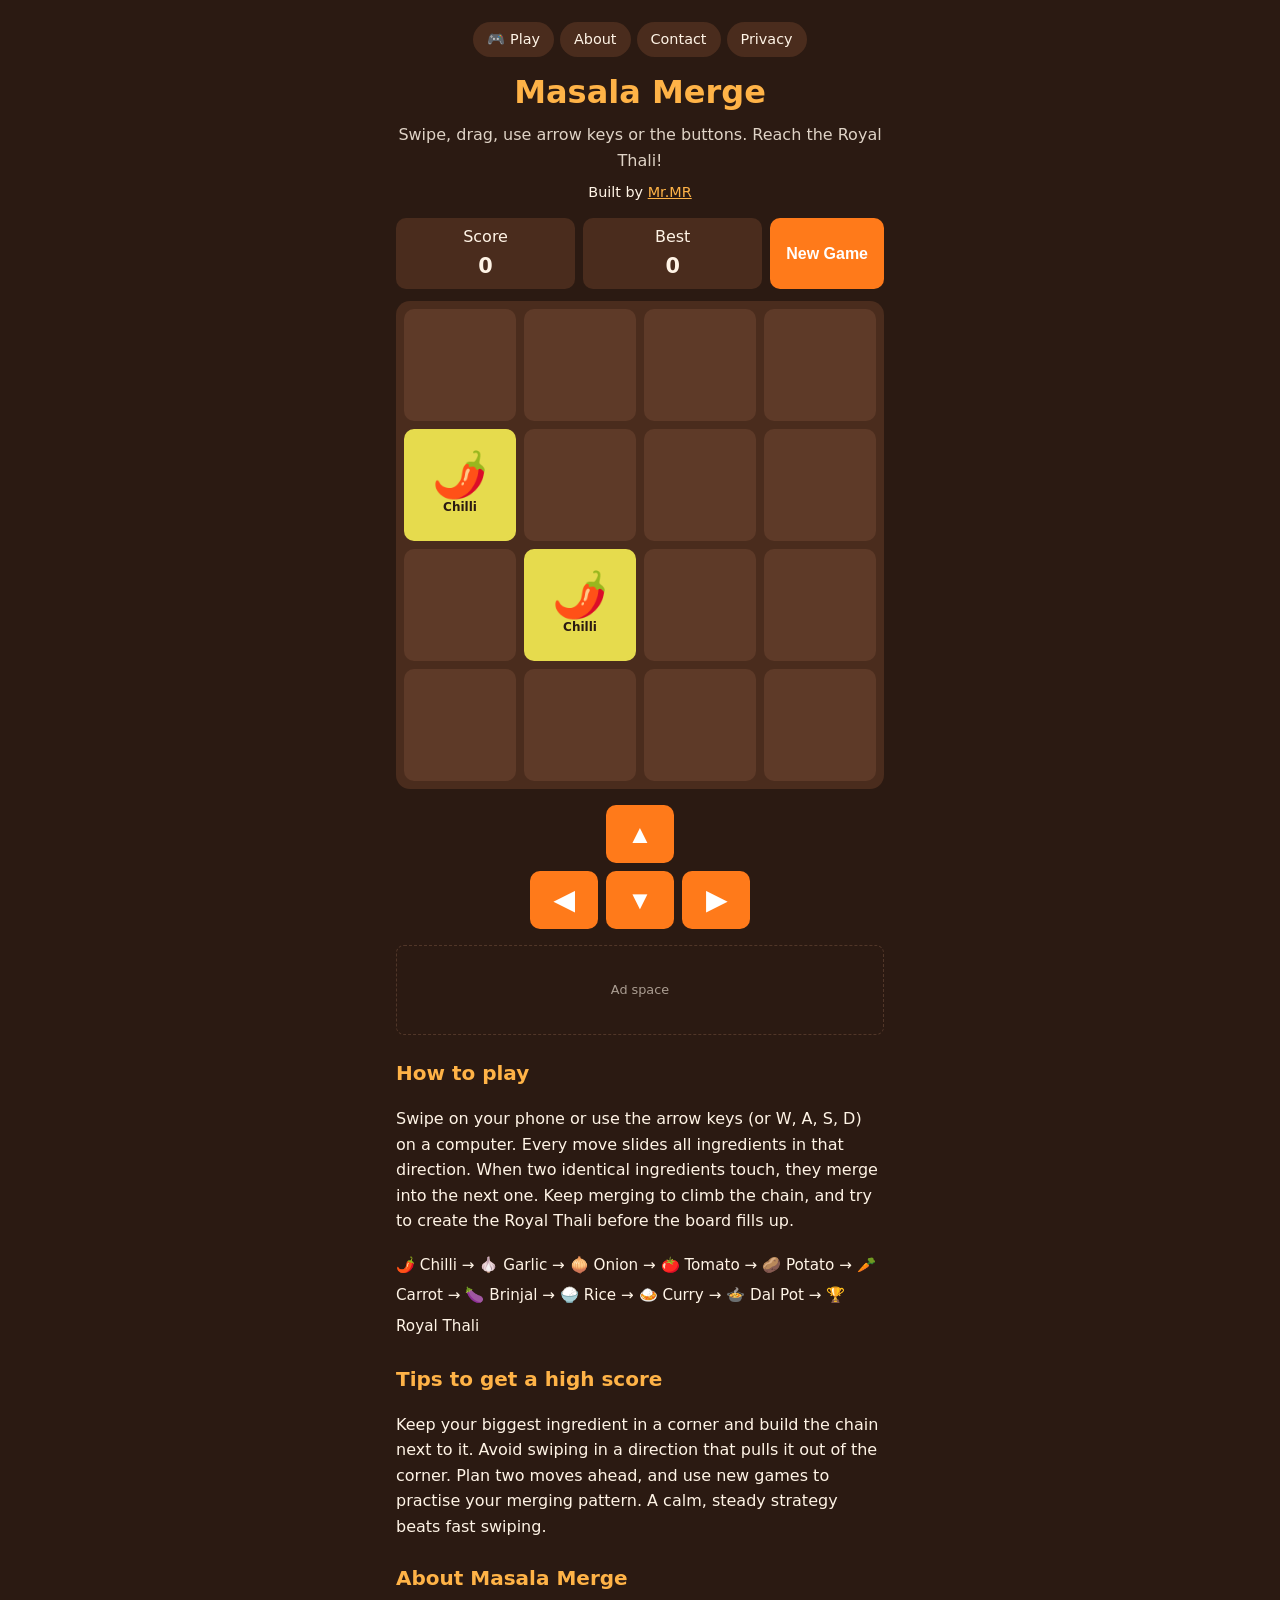
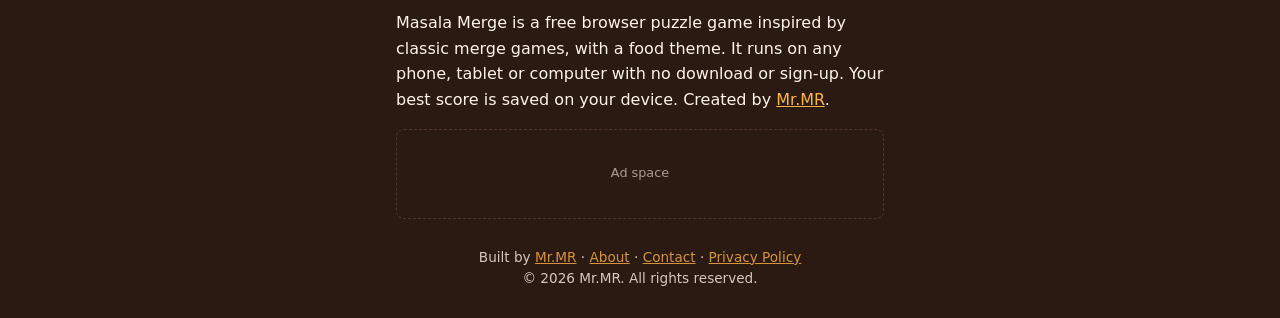
==== index.html @ 811e6b33 "Add files via upload" ====
<!DOCTYPE html>
<html lang="en">
<head>
<meta charset="utf-8">
<meta name="viewport" content="width=device-width, initial-scale=1, viewport-fit=cover">
<title>Masala Merge – Free Online Indian Food Merge Puzzle Game</title>
<meta name="description" content="Masala Merge is a free merge puzzle. Swipe to combine chillies, garlic, onions and more all the way up to the Royal Thali. Play instantly on phone or PC.">
<!-- AFTER ADSENSE APPROVAL: uncomment and replace ca-pub-XXXXXXXXXXXXXXXX with your publisher ID
<script async src="https://pagead2.googlesyndication.com/pagead/js/adsbygoogle.js?client=ca-pub-XXXXXXXXXXXXXXXX" crossorigin="anonymous"></script> -->
<meta name="author" content="Mr.MR">
<link rel="stylesheet" href="style.css">
<style>
*{box-sizing:border-box}
body{margin:0;font-family:system-ui,sans-serif;background:#2b1a12;color:#fff4e6;line-height:1.6}
main{max-width:520px;margin:0 auto;padding:16px}
h1{margin:8px 0 4px;font-size:2rem;text-align:center;color:#ffb347}
.sub{text-align:center;margin:0 0 14px;opacity:.85}
.bar{display:flex;gap:8px;margin-bottom:12px}
.box{flex:1;background:#4a2c1d;border-radius:10px;padding:6px 10px;text-align:center}
.box b{display:block;font-size:1.3rem}
button{background:#ff7a1a;color:#fff;border:0;border-radius:10px;padding:10px 16px;font-size:1rem;font-weight:700;cursor:pointer}
#wrap{position:relative}
#board{display:grid;grid-template-columns:repeat(4,1fr);gap:8px;background:#4a2c1d;padding:8px;border-radius:14px;touch-action:none;user-select:none}
.t{aspect-ratio:1;border-radius:10px;display:flex;flex-direction:column;align-items:center;justify-content:center;background:#5e3a28;color:#2b1a12;font-weight:700}
.t span{font-size:clamp(1.8rem,9vw,2.8rem);line-height:1}
.t small{font-size:clamp(.55rem,2.6vw,.75rem)}
.e{background:#5e3a28}
.n{animation:pop .18s ease-out}
@keyframes pop{from{transform:scale(.4)}to{transform:scale(1)}}
#ov{display:none;position:absolute;inset:0;background:rgba(43,26,18,.9);border-radius:14px;flex-direction:column;align-items:center;justify-content:center;text-align:center;padding:16px;gap:8px}
#ov h2{margin:0;font-size:1.8rem}
.pad{display:grid;grid-template-columns:repeat(3,68px);grid-template-rows:repeat(2,58px);gap:8px;justify-content:center;margin:16px 0}
.pad button{font-size:1.6rem;padding:0}
#bu{grid-column:2;grid-row:1}#bl{grid-column:1;grid-row:2}#bd{grid-column:2;grid-row:2}#br{grid-column:3;grid-row:2}
.ad{margin:14px 0;min-height:90px;border:1px dashed #6b4a38;border-radius:8px;display:flex;align-items:center;justify-content:center;font-size:.8rem;opacity:.6}
section{margin-top:22px}
h2.s{color:#ffb347;font-size:1.25rem}
#legend{font-size:.95rem;line-height:2}
footer{text-align:center;margin:28px 0 12px;font-size:.85rem;opacity:.8}
a{color:#ffb347}
</style>
</head>
<body>
<main>
<nav class="nav"><a href="index.html">🎮 Play</a><a href="about.html">About</a><a href="contact.html">Contact</a><a href="privacy.html">Privacy</a></nav>
<h1>Masala Merge</h1>
<p class="sub">Swipe, drag, use arrow keys or the buttons. Reach the Royal Thali!</p>
<p class="by">Built by <a href="https://mrmr-website.vercel.app/">Mr.MR</a></p>
<div class="bar">
<div class="box">Score<b id="sc">0</b></div>
<div class="box">Best<b id="bs">0</b></div>
<button id="nw">New Game</button>
</div>
<div id="wrap">
<div id="board"></div>
<div id="ov"><h2 id="ot"></h2><p id="om"></p><button id="ob"></button></div>
</div>
<div class="pad"><button id="bu" aria-label="Up">▲</button><button id="bl" aria-label="Left">◀</button><button id="bd" aria-label="Down">▼</button><button id="br" aria-label="Right">▶</button></div>
<!-- Ad slot 1: paste your AdSense ad unit code here after approval -->
<div class="ad">Ad space</div>

<section>
<h2 class="s">How to play</h2>
<p>Swipe on your phone or use the arrow keys (or W, A, S, D) on a computer. Every move slides all ingredients in that direction. When two identical ingredients touch, they merge into the next one. Keep merging to climb the chain, and try to create the Royal Thali before the board fills up.</p>
<div id="legend"></div>
</section>

<section>
<h2 class="s">Tips to get a high score</h2>
<p>Keep your biggest ingredient in a corner and build the chain next to it. Avoid swiping in a direction that pulls it out of the corner. Plan two moves ahead, and use new games to practise your merging pattern. A calm, steady strategy beats fast swiping.</p>
</section>

<section>
<h2 class="s">About Masala Merge</h2>
<p>Masala Merge is a free browser puzzle game inspired by classic merge games, with a food theme. It runs on any phone, tablet or computer with no download or sign-up. Your best score is saved on your device. Created by <a href="https://mrmr-website.vercel.app/">Mr.MR</a>.</p>
</section>

<!-- Ad slot 2 -->
<div class="ad">Ad space</div>
<footer>Built by <a href="https://mrmr-website.vercel.app/">Mr.MR</a> · <a href="about.html">About</a> · <a href="contact.html">Contact</a> · <a href="privacy.html">Privacy Policy</a><br>© 2026 Mr.MR. All rights reserved.</footer>
</main>
<script>
(function(){
const E=['','🌶️','🧄','🧅','🍅','🥔','🥕','🍆','🍚','🍛','🍲','🏆'];
const NM=['','Chilli','Garlic','Onion','Tomato','Potato','Carrot','Brinjal','Rice','Curry','Dal Pot','Royal Thali'];
let g,score,best=0,over,won,fresh,act;
try{best=+localStorage.getItem('mm_best')||0}catch(e){}
const $=id=>document.getElementById(id);
const pos=(d,l,i)=>d==0?l*4+i:d==1?l*4+3-i:d==2?i*4+l:(3-i)*4+l;
function add(){const e=[];g.forEach((v,i)=>{if(!v)e.push(i)});if(!e.length)return;fresh=e[Math.floor(Math.random()*e.length)];g[fresh]=Math.random()<.9?1:2}
function can(){for(let i=0;i<16;i++){if(!g[i])return true;if(i%4<3&&g[i]==g[i+1])return true;if(i<12&&g[i]==g[i+4])return true}return false}
function show(t,m,b,f){$('ot').textContent=t;$('om').textContent=m;$('ob').textContent=b;act=f;$('ov').style.display='flex'}
function draw(){
$('board').innerHTML=g.map((v,i)=>v?'<div class="t'+(i==fresh?' n':'')+'" style="background:hsl('+((30+v*26)%360)+' 75% '+(62-v*2)+'%)"><span>'+E[v]+'</span><small>'+NM[v]+'</small></div>':'<div class="t e"></div>').join('');
$('sc').textContent=score;$('bs').textContent=best}
function start(){g=Array(16).fill(0);score=0;over=won=false;fresh=-1;$('ov').style.display='none';add();add();draw()}
function move(d){
if(over)return;
let moved=false,gain=0;
for(let l=0;l<4;l++){
const ix=[0,1,2,3].map(i=>pos(d,l,i)),a=ix.map(i=>g[i]).filter(Boolean),o=[];
for(let i=0;i<a.length;i++){if(a[i]==a[i+1]){o.push(a[i]+1);gain+=Math.pow(2,a[i]+1);i++}else o.push(a[i])}
while(o.length<4)o.push(0);
ix.forEach((p,i)=>{if(g[p]!=o[i]){moved=true;g[p]=o[i]}})}
if(!moved)return;
score+=gain;add();
if(score>best){best=score;try{localStorage.setItem('mm_best',best)}catch(e){}}
draw();
if(!won&&g.indexOf(11)>-1){won=true;show('🏆 Royal Thali!','You did it! Keep going for a higher score?','Keep playing',()=>{$('ov').style.display='none'})}
else if(!can()){over=true;show('Board full!','Final score: '+score,'Play again',start)}}
const K={ArrowLeft:0,ArrowRight:1,ArrowUp:2,ArrowDown:3,a:0,d:1,w:2,s:3};
document.addEventListener('keydown',e=>{if(e.key in K){e.preventDefault();move(K[e.key])}});
let sx,sy,dn=false;const b=$('board');
b.addEventListener('pointerdown',e=>{sx=e.clientX;sy=e.clientY;dn=true});
window.addEventListener('pointerup',e=>{if(!dn)return;dn=false;const dx=e.clientX-sx,dy=e.clientY-sy;
if(Math.max(Math.abs(dx),Math.abs(dy))<24)return;
move(Math.abs(dx)>Math.abs(dy)?(dx>0?1:0):(dy>0?3:2))});
$('bl').onclick=()=>move(0);$('br').onclick=()=>move(1);$('bu').onclick=()=>move(2);$('bd').onclick=()=>move(3);
$('nw').onclick=start;$('ob').onclick=()=>act&&act();
$('legend').textContent='';
$('legend').innerHTML=E.slice(1).map((e,i)=>e+' '+NM[i+1]).join(' → ');
start()})();
</script>
</body>
</html>
---- style.css ----
*{box-sizing:border-box}
body{margin:0;font-family:system-ui,sans-serif;background:#2b1a12;color:#fff4e6;line-height:1.7}
a{color:#ffb347}
.nav{display:flex;gap:6px;justify-content:center;flex-wrap:wrap;margin:6px 0 10px}
.nav a{background:#4a2c1d;color:#fff4e6;text-decoration:none;padding:6px 14px;border-radius:20px;font-size:.9rem}
.nav a:hover{background:#ff7a1a}
.by{text-align:center;margin:-6px 0 14px;font-size:.9rem}
main.page{max-width:720px;margin:0 auto;padding:16px}
.page h1{color:#ffb347;margin:10px 0}
.page h2{color:#ffb347;font-size:1.2rem;margin-top:26px}
.card{background:#4a2c1d;border-radius:12px;padding:14px 18px;margin:14px 0}
.btn{display:inline-block;background:#ff7a1a;color:#fff;padding:10px 18px;border-radius:10px;text-decoration:none;font-weight:700}
footer{text-align:center;margin:28px 0 12px;font-size:.85rem;opacity:.85}
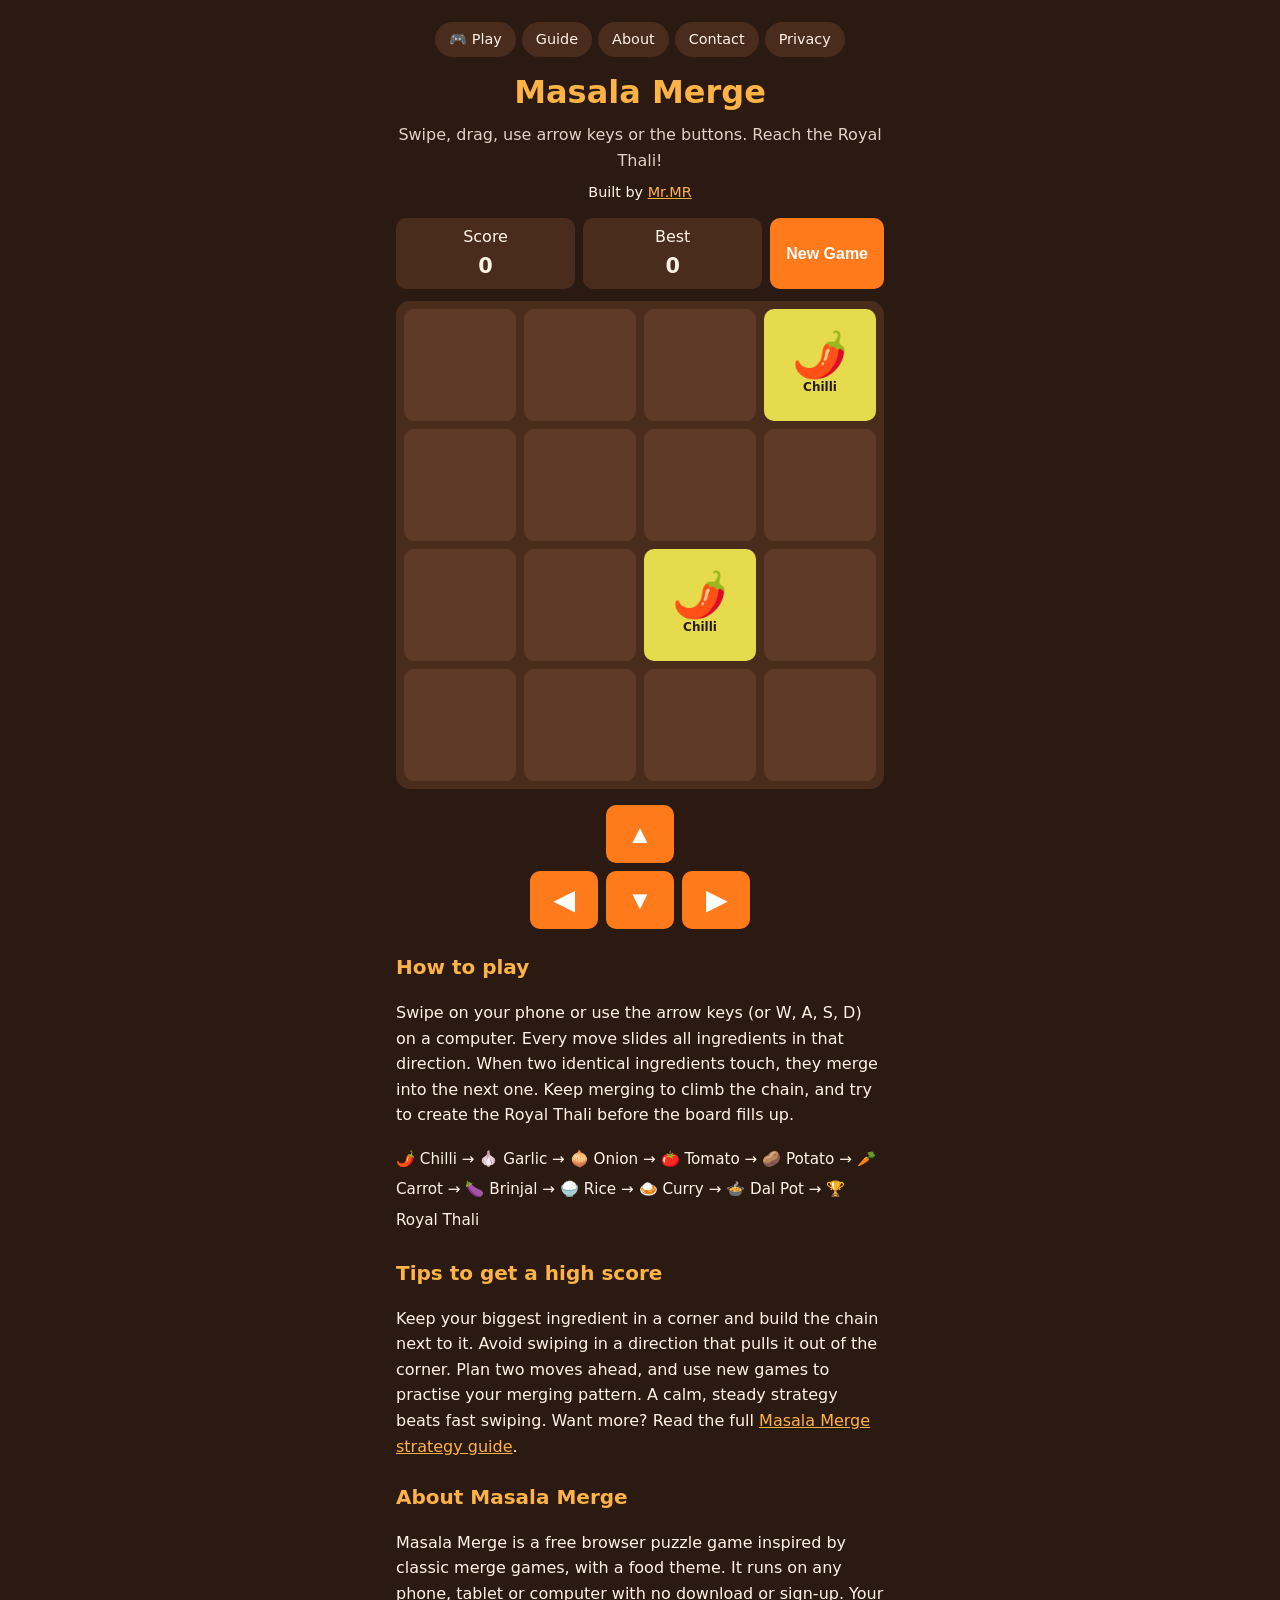
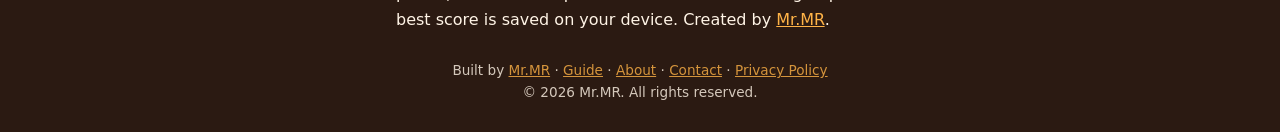
==== commit 2b98b97a: "Add files via upload" ====
--- a/index.html
+++ b/index.html
@@ -42,7 +42,7 @@
 </head>
 <body>
 <main>
-<nav class="nav"><a href="index.html">🎮 Play</a><a href="about.html">About</a><a href="contact.html">Contact</a><a href="privacy.html">Privacy</a></nav>
+<nav class="nav"><a href="index.html">🎮 Play</a><a href="guide.html">Guide</a><a href="about.html">About</a><a href="contact.html">Contact</a><a href="privacy.html">Privacy</a></nav>
 <h1>Masala Merge</h1>
 <p class="sub">Swipe, drag, use arrow keys or the buttons. Reach the Royal Thali!</p>
 <p class="by">Built by <a href="https://mrmr-website.vercel.app/">Mr.MR</a></p>
@@ -56,8 +56,7 @@
 <div id="ov"><h2 id="ot"></h2><p id="om"></p><button id="ob"></button></div>
 </div>
 <div class="pad"><button id="bu" aria-label="Up">▲</button><button id="bl" aria-label="Left">◀</button><button id="bd" aria-label="Down">▼</button><button id="br" aria-label="Right">▶</button></div>
-<!-- Ad slot 1: paste your AdSense ad unit code here after approval -->
-<div class="ad">Ad space</div>
+
 
 <section>
 <h2 class="s">How to play</h2>
@@ -67,7 +66,7 @@
 
 <section>
 <h2 class="s">Tips to get a high score</h2>
-<p>Keep your biggest ingredient in a corner and build the chain next to it. Avoid swiping in a direction that pulls it out of the corner. Plan two moves ahead, and use new games to practise your merging pattern. A calm, steady strategy beats fast swiping.</p>
+<p>Keep your biggest ingredient in a corner and build the chain next to it. Avoid swiping in a direction that pulls it out of the corner. Plan two moves ahead, and use new games to practise your merging pattern. A calm, steady strategy beats fast swiping. Want more? Read the full <a href="guide.html">Masala Merge strategy guide</a>.</p>
 </section>
 
 <section>
@@ -75,9 +74,8 @@
 <p>Masala Merge is a free browser puzzle game inspired by classic merge games, with a food theme. It runs on any phone, tablet or computer with no download or sign-up. Your best score is saved on your device. Created by <a href="https://mrmr-website.vercel.app/">Mr.MR</a>.</p>
 </section>
 
-<!-- Ad slot 2 -->
-<div class="ad">Ad space</div>
-<footer>Built by <a href="https://mrmr-website.vercel.app/">Mr.MR</a> · <a href="about.html">About</a> · <a href="contact.html">Contact</a> · <a href="privacy.html">Privacy Policy</a><br>© 2026 Mr.MR. All rights reserved.</footer>
+
+<footer>Built by <a href="https://mrmr-website.vercel.app/">Mr.MR</a> · <a href="guide.html">Guide</a> · <a href="about.html">About</a> · <a href="contact.html">Contact</a> · <a href="privacy.html">Privacy Policy</a><br>© 2026 Mr.MR. All rights reserved.</footer>
 </main>
 <script>
 (function(){
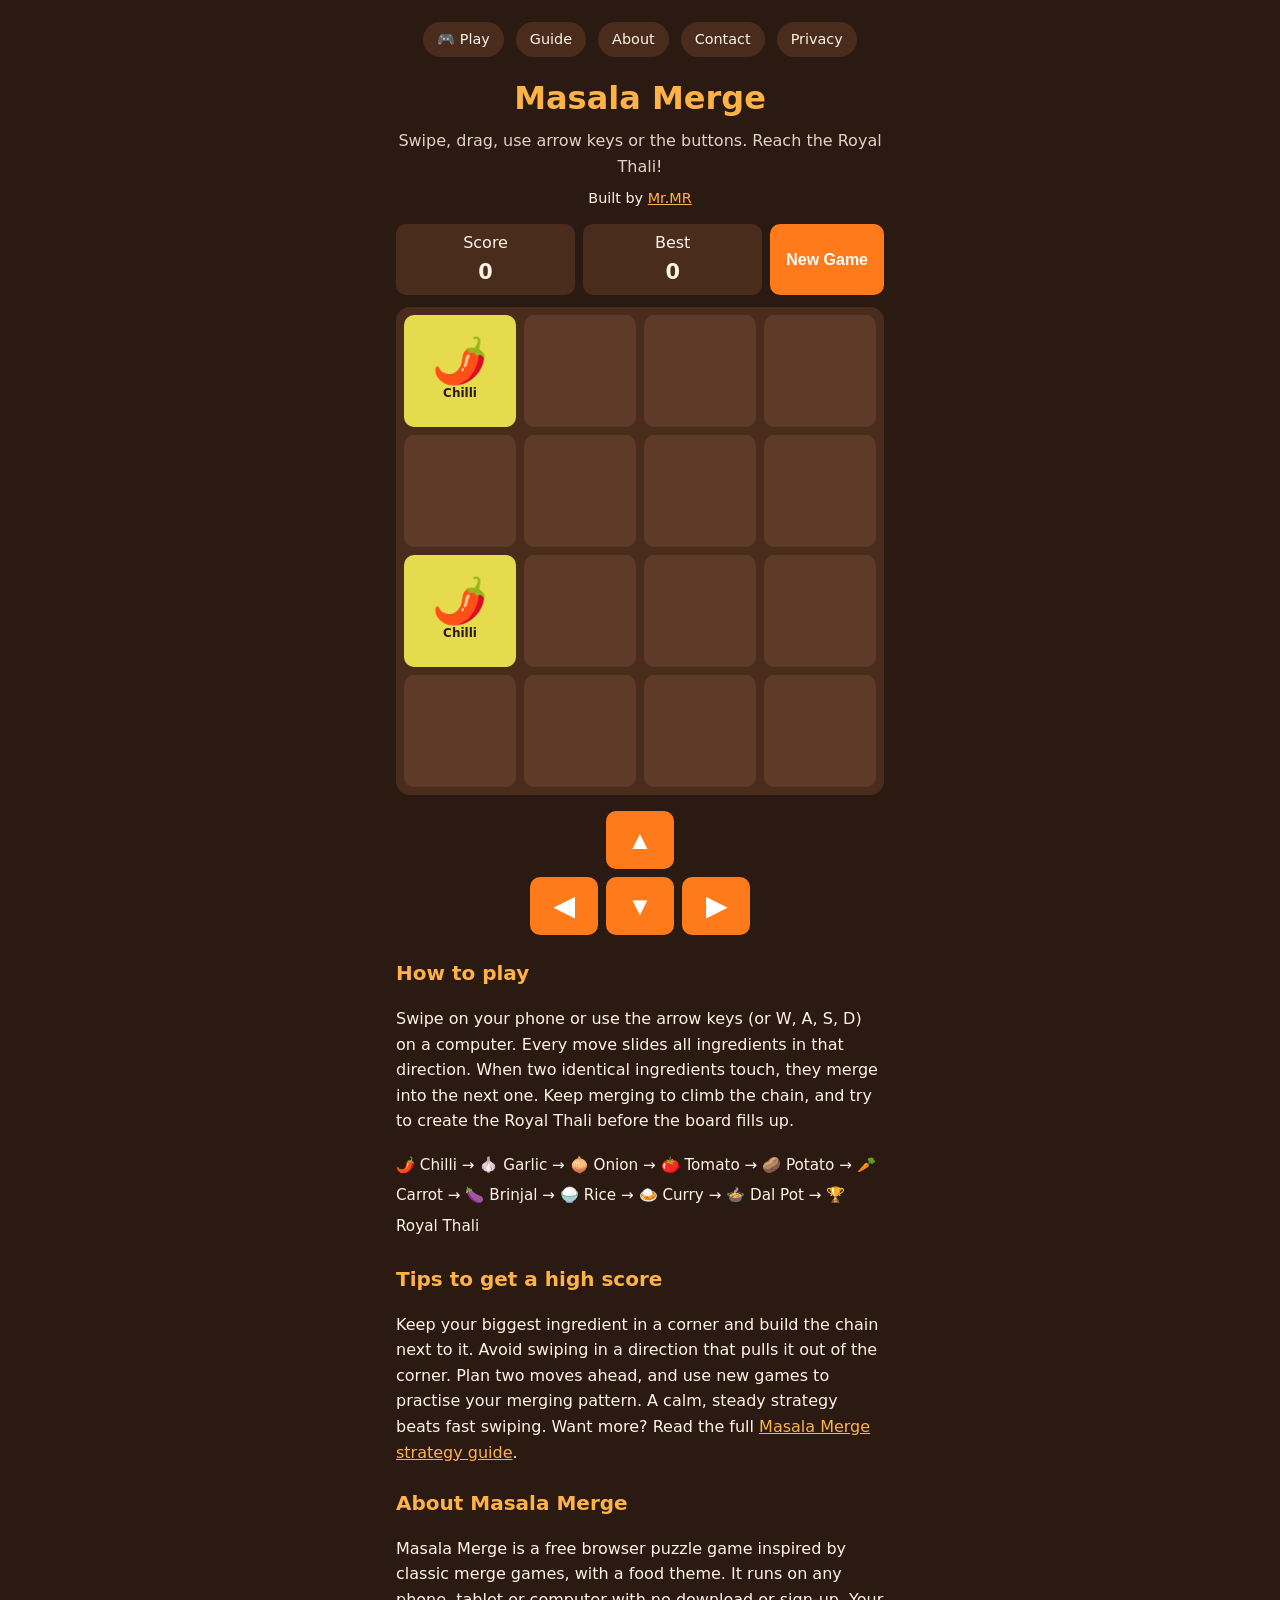
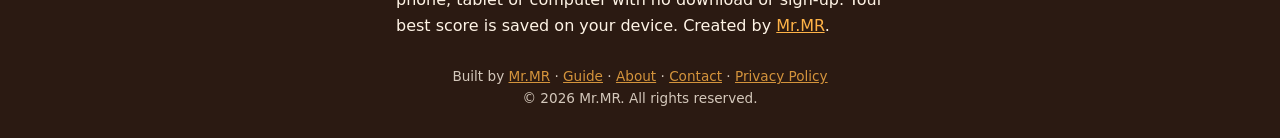
==== commit 5121b09e: "Enhance accessibility and improve code structure" ====
--- a/index.html
+++ b/index.html
@@ -5,25 +5,32 @@
 <meta name="viewport" content="width=device-width, initial-scale=1, viewport-fit=cover">
 <title>Masala Merge – Free Online Indian Food Merge Puzzle Game</title>
 <meta name="description" content="Masala Merge is a free merge puzzle. Swipe to combine chillies, garlic, onions and more all the way up to the Royal Thali. Play instantly on phone or PC.">
-<!-- AFTER ADSENSE APPROVAL: uncomment and replace ca-pub-XXXXXXXXXXXXXXXX with your publisher ID
-<script async src="https://pagead2.googlesyndication.com/pagead/js/adsbygoogle.js?client=ca-pub-XXXXXXXXXXXXXXXX" crossorigin="anonymous"></script> -->
 <meta name="author" content="Mr.MR">
+<link rel="canonical" href="https://masala-merge.vercel.app/">
+
+<!-- Google AdSense: confirm this publisher ID matches the one shown in your AdSense account. -->
+<script async src="https://pagead2.googlesyndication.com/pagead/js/adsbygoogle.js?client=ca-pub-1119913428693800" crossorigin="anonymous"></script>
+
 <link rel="stylesheet" href="style.css">
 <style>
 *{box-sizing:border-box}
 body{margin:0;font-family:system-ui,sans-serif;background:#2b1a12;color:#fff4e6;line-height:1.6}
 main{max-width:520px;margin:0 auto;padding:16px}
+.nav{display:flex;flex-wrap:wrap;justify-content:center;gap:12px;margin-bottom:16px}
+.nav a{white-space:nowrap}
 h1{margin:8px 0 4px;font-size:2rem;text-align:center;color:#ffb347}
 .sub{text-align:center;margin:0 0 14px;opacity:.85}
-.bar{display:flex;gap:8px;margin-bottom:12px}
+.by{text-align:center}
+.bar{display:flex;gap:8px;margin-bottom:12px;align-items:stretch}
 .box{flex:1;background:#4a2c1d;border-radius:10px;padding:6px 10px;text-align:center}
 .box b{display:block;font-size:1.3rem}
 button{background:#ff7a1a;color:#fff;border:0;border-radius:10px;padding:10px 16px;font-size:1rem;font-weight:700;cursor:pointer}
+button:focus-visible,a:focus-visible{outline:3px solid #fff;outline-offset:3px}
 #wrap{position:relative}
-#board{display:grid;grid-template-columns:repeat(4,1fr);gap:8px;background:#4a2c1d;padding:8px;border-radius:14px;touch-action:none;user-select:none}
-.t{aspect-ratio:1;border-radius:10px;display:flex;flex-direction:column;align-items:center;justify-content:center;background:#5e3a28;color:#2b1a12;font-weight:700}
-.t span{font-size:clamp(1.8rem,9vw,2.8rem);line-height:1}
-.t small{font-size:clamp(.55rem,2.6vw,.75rem)}
+#board{display:grid;grid-template-columns:repeat(4,minmax(0,1fr));gap:8px;background:#4a2c1d;padding:8px;border-radius:14px;touch-action:none;user-select:none}
+.t{aspect-ratio:1;min-width:0;border-radius:10px;display:flex;flex-direction:column;align-items:center;justify-content:center;background:#5e3a28;color:#2b1a12;font-weight:700;overflow:hidden}
+.t span{font-size:clamp(1.4rem,8vw,2.8rem);line-height:1}
+.t small{font-size:clamp(.5rem,2.3vw,.75rem);text-align:center;overflow-wrap:anywhere}
 .e{background:#5e3a28}
 .n{animation:pop .18s ease-out}
 @keyframes pop{from{transform:scale(.4)}to{transform:scale(1)}}
@@ -32,31 +39,32 @@
 .pad{display:grid;grid-template-columns:repeat(3,68px);grid-template-rows:repeat(2,58px);gap:8px;justify-content:center;margin:16px 0}
 .pad button{font-size:1.6rem;padding:0}
 #bu{grid-column:2;grid-row:1}#bl{grid-column:1;grid-row:2}#bd{grid-column:2;grid-row:2}#br{grid-column:3;grid-row:2}
-.ad{margin:14px 0;min-height:90px;border:1px dashed #6b4a38;border-radius:8px;display:flex;align-items:center;justify-content:center;font-size:.8rem;opacity:.6}
 section{margin-top:22px}
 h2.s{color:#ffb347;font-size:1.25rem}
-#legend{font-size:.95rem;line-height:2}
+#legend{font-size:.95rem;line-height:2;overflow-wrap:anywhere}
 footer{text-align:center;margin:28px 0 12px;font-size:.85rem;opacity:.8}
 a{color:#ffb347}
+@media(max-width:360px){main{padding:10px}#board{gap:5px;padding:5px}.bar{gap:5px}.box{padding:5px}button{padding:9px 10px}}
 </style>
 </head>
 <body>
 <main>
-<nav class="nav"><a href="index.html">🎮 Play</a><a href="guide.html">Guide</a><a href="about.html">About</a><a href="contact.html">Contact</a><a href="privacy.html">Privacy</a></nav>
+<nav class="nav" aria-label="Main navigation"><a href="index.html">🎮 Play</a><a href="guide.html">Guide</a><a href="about.html">About</a><a href="contact.html">Contact</a><a href="privacy.html">Privacy</a></nav>
 <h1>Masala Merge</h1>
 <p class="sub">Swipe, drag, use arrow keys or the buttons. Reach the Royal Thali!</p>
 <p class="by">Built by <a href="https://mrmr-website.vercel.app/">Mr.MR</a></p>
 <div class="bar">
 <div class="box">Score<b id="sc">0</b></div>
 <div class="box">Best<b id="bs">0</b></div>
-<button id="nw">New Game</button>
+<button id="nw" type="button">New Game</button>
 </div>
 <div id="wrap">
-<div id="board"></div>
-<div id="ov"><h2 id="ot"></h2><p id="om"></p><button id="ob"></button></div>
+<div id="board" role="grid" aria-label="Masala Merge game board"></div>
+<div id="ov" role="dialog" aria-modal="true" aria-labelledby="ot" aria-describedby="om"><h2 id="ot"></h2><p id="om"></p><button id="ob" type="button"></button></div>
 </div>
-<div class="pad"><button id="bu" aria-label="Up">▲</button><button id="bl" aria-label="Left">◀</button><button id="bd" aria-label="Down">▼</button><button id="br" aria-label="Right">▶</button></div>
-
+<div class="pad" aria-label="Game controls">
+<button id="bu" type="button" aria-label="Up">▲</button><button id="bl" type="button" aria-label="Left">◀</button><button id="bd" type="button" aria-label="Down">▼</button><button id="br" type="button" aria-label="Right">▶</button>
+</div>
 
 <section>
 <h2 class="s">How to play</h2>
@@ -74,50 +82,77 @@
 <p>Masala Merge is a free browser puzzle game inspired by classic merge games, with a food theme. It runs on any phone, tablet or computer with no download or sign-up. Your best score is saved on your device. Created by <a href="https://mrmr-website.vercel.app/">Mr.MR</a>.</p>
 </section>
 
-
 <footer>Built by <a href="https://mrmr-website.vercel.app/">Mr.MR</a> · <a href="guide.html">Guide</a> · <a href="about.html">About</a> · <a href="contact.html">Contact</a> · <a href="privacy.html">Privacy Policy</a><br>© 2026 Mr.MR. All rights reserved.</footer>
 </main>
 <script>
 (function(){
+'use strict';
 const E=['','🌶️','🧄','🧅','🍅','🥔','🥕','🍆','🍚','🍛','🍲','🏆'];
 const NM=['','Chilli','Garlic','Onion','Tomato','Potato','Carrot','Brinjal','Rice','Curry','Dal Pot','Royal Thali'];
-let g,score,best=0,over,won,fresh,act;
-try{best=+localStorage.getItem('mm_best')||0}catch(e){}
+let g,score,best=0,over=false,won=false,fresh=-1,act=null;
+try{best=Number(localStorage.getItem('mm_best'))||0}catch(e){}
 const $=id=>document.getElementById(id);
-const pos=(d,l,i)=>d==0?l*4+i:d==1?l*4+3-i:d==2?i*4+l:(3-i)*4+l;
-function add(){const e=[];g.forEach((v,i)=>{if(!v)e.push(i)});if(!e.length)return;fresh=e[Math.floor(Math.random()*e.length)];g[fresh]=Math.random()<.9?1:2}
-function can(){for(let i=0;i<16;i++){if(!g[i])return true;if(i%4<3&&g[i]==g[i+1])return true;if(i<12&&g[i]==g[i+4])return true}return false}
-function show(t,m,b,f){$('ot').textContent=t;$('om').textContent=m;$('ob').textContent=b;act=f;$('ov').style.display='flex'}
+const pos=(d,l,i)=>d===0?l*4+i:d===1?l*4+3-i:d===2?i*4+l:(3-i)*4+l;
+function add(){
+ const empty=[];
+ g.forEach((v,i)=>{if(!v)empty.push(i)});
+ if(!empty.length)return;
+ fresh=empty[Math.floor(Math.random()*empty.length)];
+ g[fresh]=Math.random()<0.9?1:2;
+}
+function can(){
+ for(let i=0;i<16;i++){
+  if(!g[i])return true;
+  if(i%4<3&&g[i]===g[i+1])return true;
+  if(i<12&&g[i]===g[i+4])return true;
+ }
+ return false;
+}
+function show(t,m,b,f){
+ $('ot').textContent=t;$('om').textContent=m;$('ob').textContent=b;act=f;$('ov').style.display='flex';$('ob').focus();
+}
 function draw(){
-$('board').innerHTML=g.map((v,i)=>v?'<div class="t'+(i==fresh?' n':'')+'" style="background:hsl('+((30+v*26)%360)+' 75% '+(62-v*2)+'%)"><span>'+E[v]+'</span><small>'+NM[v]+'</small></div>':'<div class="t e"></div>').join('');
-$('sc').textContent=score;$('bs').textContent=best}
-function start(){g=Array(16).fill(0);score=0;over=won=false;fresh=-1;$('ov').style.display='none';add();add();draw()}
+ $('board').innerHTML=g.map((v,i)=>v?'<div class="t'+(i===fresh?' n':'')+'" role="gridcell" aria-label="'+NM[v]+'" style="background:hsl('+((30+v*26)%360)+' 75% '+(62-v*2)+'%)"><span aria-hidden="true">'+E[v]+'</span><small>'+NM[v]+'</small></div>':'<div class="t e" role="gridcell" aria-label="Empty"></div>').join('');
+ $('sc').textContent=score;$('bs').textContent=best;
+}
+function start(){
+ g=Array(16).fill(0);score=0;over=false;won=false;fresh=-1;$('ov').style.display='none';act=null;add();add();draw();
+}
 function move(d){
-if(over)return;
-let moved=false,gain=0;
-for(let l=0;l<4;l++){
-const ix=[0,1,2,3].map(i=>pos(d,l,i)),a=ix.map(i=>g[i]).filter(Boolean),o=[];
-for(let i=0;i<a.length;i++){if(a[i]==a[i+1]){o.push(a[i]+1);gain+=Math.pow(2,a[i]+1);i++}else o.push(a[i])}
-while(o.length<4)o.push(0);
-ix.forEach((p,i)=>{if(g[p]!=o[i]){moved=true;g[p]=o[i]}})}
-if(!moved)return;
-score+=gain;add();
-if(score>best){best=score;try{localStorage.setItem('mm_best',best)}catch(e){}}
-draw();
-if(!won&&g.indexOf(11)>-1){won=true;show('🏆 Royal Thali!','You did it! Keep going for a higher score?','Keep playing',()=>{$('ov').style.display='none'})}
-else if(!can()){over=true;show('Board full!','Final score: '+score,'Play again',start)}}
-const K={ArrowLeft:0,ArrowRight:1,ArrowUp:2,ArrowDown:3,a:0,d:1,w:2,s:3};
-document.addEventListener('keydown',e=>{if(e.key in K){e.preventDefault();move(K[e.key])}});
-let sx,sy,dn=false;const b=$('board');
+ if(over)return;
+ let moved=false,gain=0;
+ for(let l=0;l<4;l++){
+  const ix=[0,1,2,3].map(i=>pos(d,l,i));
+  const a=ix.map(i=>g[i]).filter(Boolean),o=[];
+  for(let i=0;i<a.length;i++){
+   if(a[i]===a[i+1]){o.push(a[i]+1);gain+=Math.pow(2,a[i]+1);i++}
+   else o.push(a[i]);
+  }
+  while(o.length<4)o.push(0);
+  ix.forEach((p,i)=>{if(g[p]!==o[i]){moved=true;g[p]=o[i]}});
+ }
+ if(!moved)return;
+ score+=gain;add();
+ if(score>best){best=score;try{localStorage.setItem('mm_best',String(best))}catch(e){}}
+ draw();
+ if(!won&&g.indexOf(11)>-1){won=true;show('🏆 Royal Thali!','You did it! Keep going for a higher score?','Keep playing',()=>{$('ov').style.display='none';$('nw').focus()})}
+ else if(!can()){over=true;show('Board full!','Final score: '+score,'Play again',start)}
+}
+const K={ArrowLeft:0,ArrowRight:1,ArrowUp:2,ArrowDown:3,a:0,d:1,w:2,s:3,A:0,D:1,W:2,S:3};
+document.addEventListener('keydown',e=>{if(e.key in K && !/INPUT|TEXTAREA/.test(document.activeElement.tagName)){e.preventDefault();move(K[e.key])}});
+let sx=0,sy=0,dn=false;const b=$('board');
 b.addEventListener('pointerdown',e=>{sx=e.clientX;sy=e.clientY;dn=true});
-window.addEventListener('pointerup',e=>{if(!dn)return;dn=false;const dx=e.clientX-sx,dy=e.clientY-sy;
-if(Math.max(Math.abs(dx),Math.abs(dy))<24)return;
-move(Math.abs(dx)>Math.abs(dy)?(dx>0?1:0):(dy>0?3:2))});
+window.addEventListener('pointerup',e=>{
+ if(!dn)return;dn=false;
+ const dx=e.clientX-sx,dy=e.clientY-sy;
+ if(Math.max(Math.abs(dx),Math.abs(dy))<24)return;
+ move(Math.abs(dx)>Math.abs(dy)?(dx>0?1:0):(dy>0?3:2));
+});
 $('bl').onclick=()=>move(0);$('br').onclick=()=>move(1);$('bu').onclick=()=>move(2);$('bd').onclick=()=>move(3);
-$('nw').onclick=start;$('ob').onclick=()=>act&&act();
-$('legend').textContent='';
-$('legend').innerHTML=E.slice(1).map((e,i)=>e+' '+NM[i+1]).join(' → ');
-start()})();
+$('nw').onclick=start;$('ob').onclick=()=>{if(typeof act==='function')act()};
+$('legend').textContent=E.slice(1).map((e,i)=>e+' '+NM[i+1]).join(' → ');
+start();
+})();
 </script>
 </body>
 </html>
